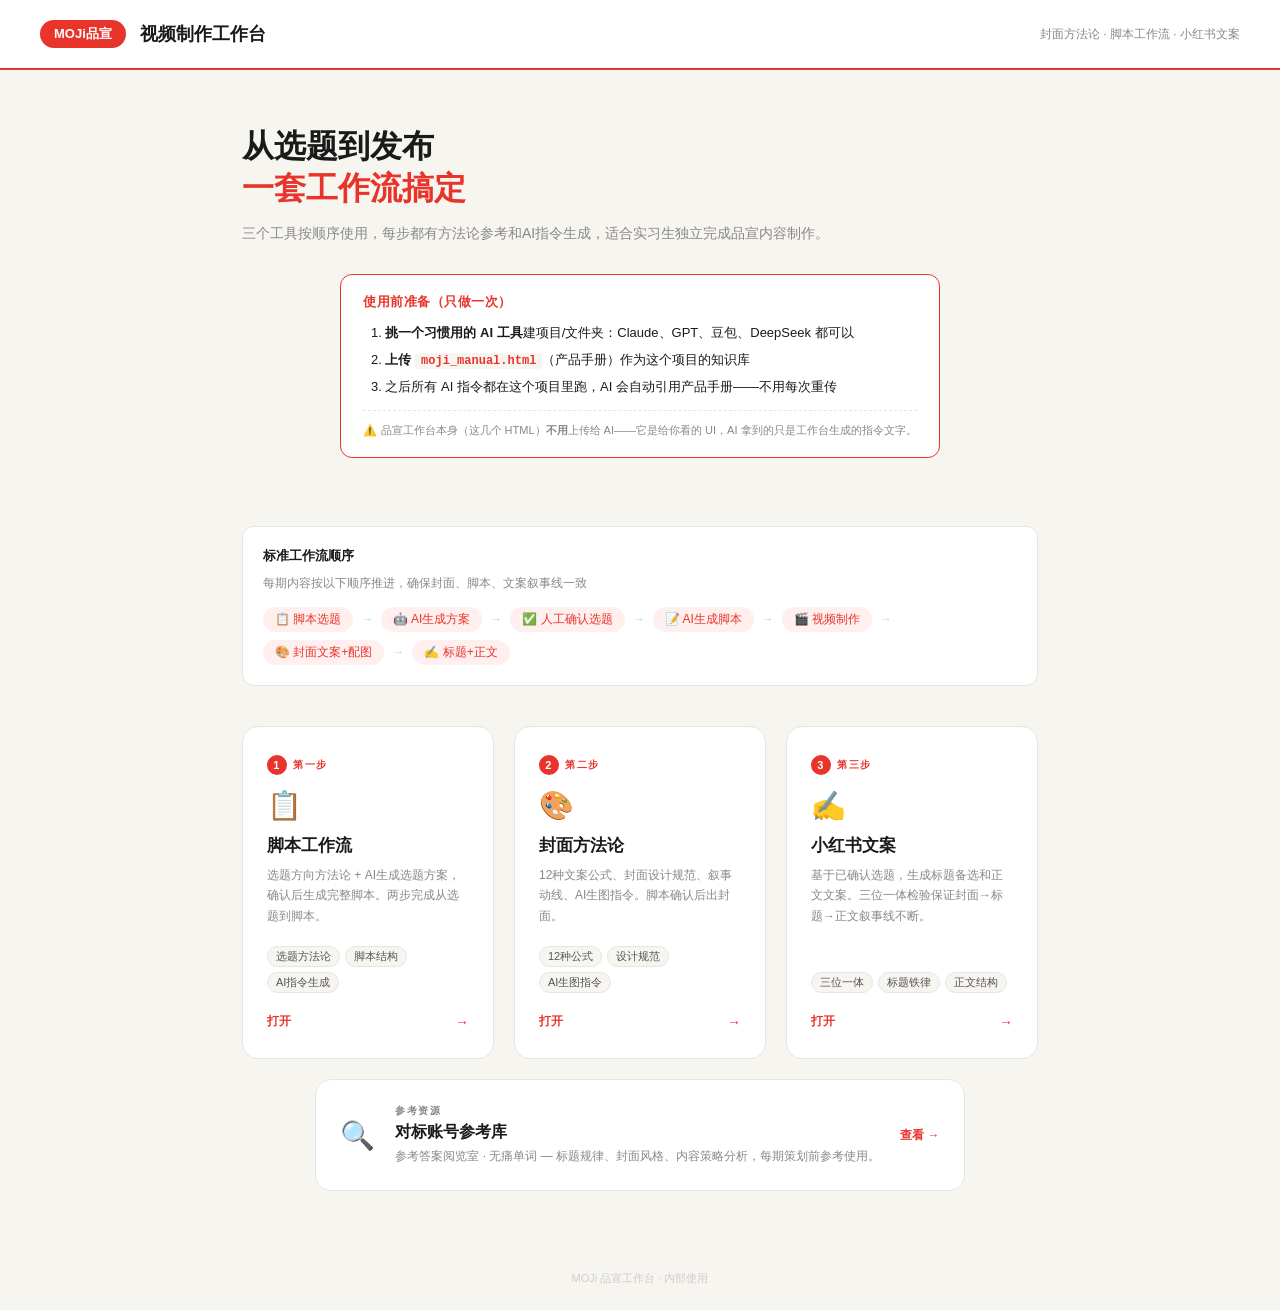
==== index.html @ a6c72c81 "Add files via upload" ====
<!DOCTYPE html>
<html lang="zh">
<head>
<meta charset="UTF-8">
<meta name="viewport" content="width=device-width, initial-scale=1.0">
<title>MOJi 品宣工作台</title>
<style>
:root {
  --red: #E8342A;
  --dark-red: #CC2A20;
  --light-red: #FFF0EF;
  --black: #1A1A1A;
  --gray: #888888;
  --bg: #F7F5F0;
  --white: #FFFFFF;
  --border: #E5E5E2;
}

* { box-sizing: border-box; margin: 0; padding: 0; }
body { font-family: -apple-system, "PingFang SC", "Helvetica Neue", sans-serif; background: var(--bg); color: var(--black); min-height: 100vh; display: flex; flex-direction: column; }

.header { background: var(--white); border-bottom: 2px solid var(--red); padding: 20px 40px; display: flex; align-items: center; gap: 14px; }
.header-logo { background: var(--red); color: white; font-size: 13px; font-weight: 700; padding: 5px 14px; border-radius: 20px; }
.header-title { font-size: 18px; font-weight: 700; }
.header-sub { font-size: 12px; color: var(--gray); margin-left: auto; }

.main { flex: 1; max-width: 860px; margin: 0 auto; padding: 56px 32px; width: 100%; display: flex; flex-direction: column; align-items: center; }
.hero { width: 100%; }
.cards { width: 100%; }
.workflow-hint { width: 100%; }

.hero { text-align: left; margin-bottom: 56px; }
.hero-label { font-size: 11px; font-weight: 700; letter-spacing: 2px; text-transform: uppercase; color: var(--red); margin-bottom: 12px; }
.hero-title { font-size: 32px; font-weight: 800; line-height: 1.3; margin-bottom: 12px; }
.hero-title span { color: var(--red); }
.hero-desc { font-size: 14px; color: var(--gray); line-height: 1.8; }

.flow-row { display: flex; align-items: center; gap: 0; margin-bottom: 48px; }
.flow-step { flex: 1; display: flex; flex-direction: column; align-items: center; gap: 6px; }
.flow-dot { width: 10px; height: 10px; border-radius: 50%; background: var(--red); }
.flow-line { flex: 1; height: 2px; background: var(--border); }
.flow-line.colored { background: var(--red); opacity: 0.3; }
.flow-label { font-size: 11px; color: var(--gray); text-align: center; }

.cards { display: grid; grid-template-columns: repeat(3, 1fr); gap: 20px; }
.cards-ref { display: grid; grid-template-columns: 1fr; gap: 20px; margin-top: 20px; }
.card-ref { background: var(--white); border: 1.5px solid var(--border); border-radius: 16px; padding: 24px; text-decoration: none; color: inherit; display: flex; align-items: center; gap: 20px; transition: all 0.2s; position: relative; overflow: hidden; cursor: pointer; }
.card-ref:hover { border-color: var(--red); transform: translateY(-2px); box-shadow: 0 6px 20px rgba(232,52,42,0.08); }
.card-ref::before { content: ''; position: absolute; top: 0; left: 0; right: 0; height: 3px; background: var(--red); opacity: 0; transition: opacity 0.2s; }
.card-ref:hover::before { opacity: 1; }
.card-ref-icon { font-size: 28px; flex-shrink: 0; }
.card-ref-body { flex: 1; }
.card-ref-label { font-size: 10px; font-weight: 700; letter-spacing: 1.5px; text-transform: uppercase; color: var(--gray); margin-bottom: 4px; }
.card-ref-title { font-size: 16px; font-weight: 700; margin-bottom: 4px; }
.card-ref-desc { font-size: 12px; color: var(--gray); line-height: 1.6; }
.card-ref-link { font-size: 12px; font-weight: 600; color: var(--red); flex-shrink: 0; }

.card { background: var(--white); border: 1.5px solid var(--border); border-radius: 16px; padding: 28px 24px; text-decoration: none; color: inherit; display: flex; flex-direction: column; gap: 0; transition: all 0.2s; position: relative; overflow: hidden; cursor: pointer; }
.card:hover { border-color: var(--red); transform: translateY(-3px); box-shadow: 0 8px 24px rgba(232,52,42,0.1); }
.card::before { content: ''; position: absolute; top: 0; left: 0; right: 0; height: 3px; background: var(--red); opacity: 0; transition: opacity 0.2s; }
.card:hover::before { opacity: 1; }

.card-step { font-size: 10px; font-weight: 700; color: var(--red); letter-spacing: 1.5px; text-transform: uppercase; margin-bottom: 14px; display: flex; align-items: center; gap: 6px; }
.card-step-num { width: 20px; height: 20px; border-radius: 50%; background: var(--red); color: white; font-size: 11px; font-weight: 700; display: flex; align-items: center; justify-content: center; }
.card-icon { font-size: 28px; margin-bottom: 12px; }
.card-title { font-size: 17px; font-weight: 700; margin-bottom: 8px; }
.card-desc { font-size: 12px; color: var(--gray); line-height: 1.7; flex: 1; margin-bottom: 20px; }
.card-tags { display: flex; flex-wrap: wrap; gap: 5px; margin-bottom: 20px; }
.card-tag { font-size: 11px; background: var(--bg); border: 1px solid var(--border); padding: 2px 8px; border-radius: 20px; color: #555; }
.card-link { display: flex; align-items: center; justify-content: space-between; font-size: 12px; font-weight: 600; color: var(--red); margin-top: auto; }
.card-link-arrow { font-size: 14px; transition: transform 0.15s; }
.card:hover .card-link-arrow { transform: translateX(4px); }

.workflow-hint { text-align: center; margin-top: 40px; padding: 20px; background: var(--white); border: 1px solid var(--border); border-radius: 12px; }
.workflow-hint-title { font-size: 13px; font-weight: 600; margin-bottom: 8px; }
.workflow-hint-desc { font-size: 12px; color: var(--gray); line-height: 1.8; }
.workflow-hint-flow { display: flex; align-items: center; justify-content: center; gap: 8px; margin-top: 12px; flex-wrap: wrap; }
.wf-item { font-size: 12px; font-weight: 500; padding: 4px 12px; background: var(--light-red); color: var(--red); border-radius: 20px; }
.wf-arrow { font-size: 12px; color: #ccc; }

.prep-box { background: var(--white); border: 1.5px solid var(--red); border-radius: 12px; padding: 18px 22px; margin-bottom: 28px; }
.prep-title { font-size: 13px; font-weight: 700; color: var(--red); margin-bottom: 10px; letter-spacing: 0.5px; }
.prep-list { font-size: 13px; color: var(--black); line-height: 1.9; padding-left: 22px; margin: 0; }
.prep-list li { margin-bottom: 2px; }
.prep-list code { background: var(--bg); padding: 1px 6px; border-radius: 4px; font-size: 12px; color: var(--red); }
.prep-note { font-size: 11px; color: var(--gray); line-height: 1.7; margin-top: 10px; padding-top: 10px; border-top: 1px dashed var(--border); }

.footer { text-align: center; padding: 24px; font-size: 11px; color: #ccc; }

@media (max-width: 720px) {
  .cards { grid-template-columns: 1fr; }
  .hero-title { font-size: 24px; }
  .main { padding: 36px 20px; }
  .header { padding: 16px 20px; }
  .header-sub { display: none; }
}
</style>
</head>
<body>

<div class="header">
  <span class="header-logo">MOJi品宣</span>
  <span class="header-title">视频制作工作台</span>
  <span class="header-sub">封面方法论 · 脚本工作流 · 小红书文案</span>
</div>

<div class="main">

  <div class="hero" style="margin-bottom:28px">
    <div class="hero-title">从选题到发布<br><span>一套工作流搞定</span></div>
    <div class="hero-desc" style="max-width:100%;margin:0;text-align:left">三个工具按顺序使用，每步都有方法论参考和AI指令生成，适合实习生独立完成品宣内容制作。</div>
  </div>

  <div class="prep-box">
    <div class="prep-title">使用前准备（只做一次）</div>
    <ol class="prep-list">
      <li><strong>挑一个习惯用的 AI 工具</strong>建项目/文件夹：Claude、GPT、豆包、DeepSeek 都可以</li>
      <li><strong>上传 <code>moji_manual.html</code></strong>（产品手册）作为这个项目的知识库</li>
      <li>之后所有 AI 指令都在这个项目里跑，AI 会自动引用产品手册——不用每次重传</li>
    </ol>
    <div class="prep-note">⚠️ 品宣工作台本身（这几个 HTML）<strong>不用</strong>上传给 AI——它是给你看的 UI，AI 拿到的只是工作台生成的指令文字。</div>
  </div>

  <div class="workflow-hint" style="margin-bottom:40px;text-align:left">
    <div class="workflow-hint-title">标准工作流顺序</div>
    <div class="workflow-hint-desc">每期内容按以下顺序推进，确保封面、脚本、文案叙事线一致</div>
    <div class="workflow-hint-flow" style="justify-content:flex-start">
      <span class="wf-item">📋 脚本选题</span>
      <span class="wf-arrow">→</span>
      <span class="wf-item">🤖 AI生成方案</span>
      <span class="wf-arrow">→</span>
      <span class="wf-item">✅ 人工确认选题</span>
      <span class="wf-arrow">→</span>
      <span class="wf-item">📝 AI生成脚本</span>
      <span class="wf-arrow">→</span>
      <span class="wf-item">🎬 视频制作</span>
      <span class="wf-arrow">→</span>
      <span class="wf-item">🎨 封面文案+配图</span>
      <span class="wf-arrow">→</span>
      <span class="wf-item">✍️ 标题+正文</span>
    </div>
  </div>

  <div class="cards">

    <a class="card" href="moji_script.html">
      <div class="card-step"><span class="card-step-num">1</span>第一步</div>
      <div class="card-icon">📋</div>
      <div class="card-title">脚本工作流</div>
      <div class="card-desc">选题方向方法论 + AI生成选题方案，确认后生成完整脚本。两步完成从选题到脚本。</div>
      <div class="card-tags">
        <span class="card-tag">选题方法论</span>
        <span class="card-tag">脚本结构</span>
        <span class="card-tag">AI指令生成</span>
      </div>
      <div class="card-link">打开 <span class="card-link-arrow">→</span></div>
    </a>

    <a class="card" href="moji_cover.html">
      <div class="card-step"><span class="card-step-num">2</span>第二步</div>
      <div class="card-icon">🎨</div>
      <div class="card-title">封面方法论</div>
      <div class="card-desc">12种文案公式、封面设计规范、叙事动线、AI生图指令。脚本确认后出封面。</div>
      <div class="card-tags">
        <span class="card-tag">12种公式</span>
        <span class="card-tag">设计规范</span>
        <span class="card-tag">AI生图指令</span>
      </div>
      <div class="card-link">打开 <span class="card-link-arrow">→</span></div>
    </a>

    <a class="card" href="moji_copywriting.html">
      <div class="card-step"><span class="card-step-num">3</span>第三步</div>
      <div class="card-icon">✍️</div>
      <div class="card-title">小红书文案</div>
      <div class="card-desc">基于已确认选题，生成标题备选和正文文案。三位一体检验保证封面→标题→正文叙事线不断。</div>
      <div class="card-tags">
        <span class="card-tag">三位一体</span>
        <span class="card-tag">标题铁律</span>
        <span class="card-tag">正文结构</span>
      </div>
      <div class="card-link">打开 <span class="card-link-arrow">→</span></div>
    </a>

  </div>

  <div class="cards-ref">
    <a class="card-ref" href="moji_benchmark.html">
      <div class="card-ref-icon">🔍</div>
      <div class="card-ref-body">
        <div class="card-ref-label">参考资源</div>
        <div class="card-ref-title">对标账号参考库</div>
        <div class="card-ref-desc">参考答案阅览室 · 无痛单词 — 标题规律、封面风格、内容策略分析，每期策划前参考使用。</div>
      </div>
      <div class="card-ref-link">查看 →</div>
    </a>
  </div>

</div>

<div class="footer">MOJi 品宣工作台 · 内部使用</div>

</body>
</html>
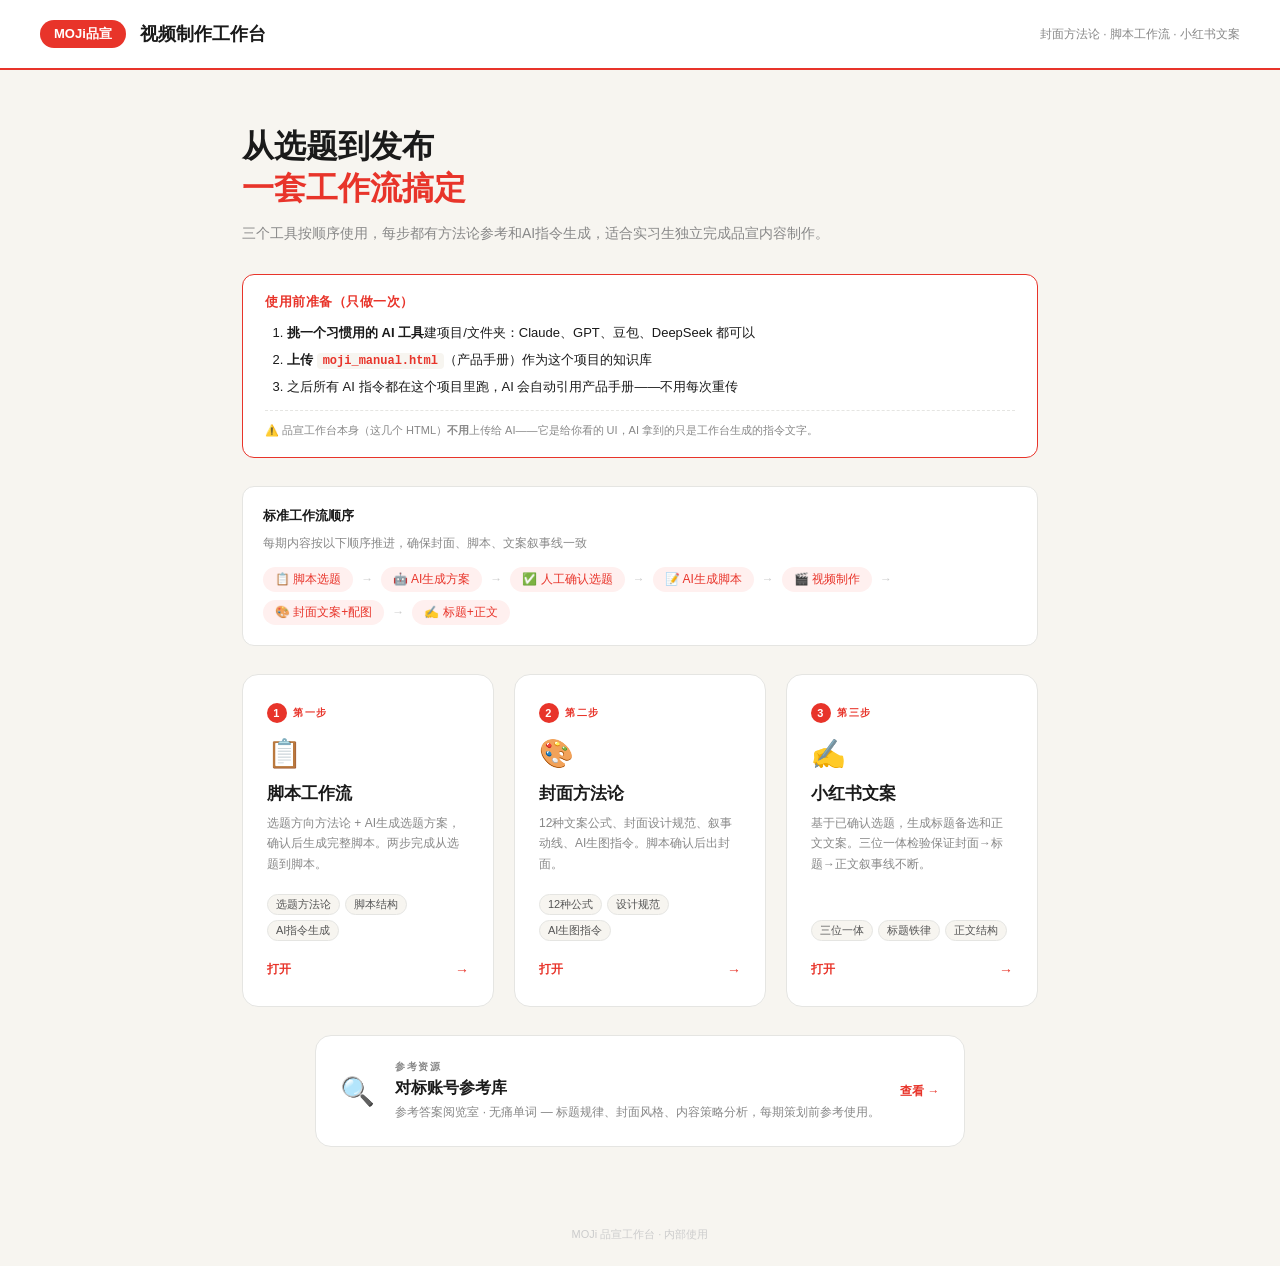
==== commit e9f45e84: "Update index.html" ====
--- a/index.html
+++ b/index.html
@@ -43,7 +43,7 @@
 .flow-label { font-size: 11px; color: var(--gray); text-align: center; }
 
 .cards { display: grid; grid-template-columns: repeat(3, 1fr); gap: 20px; }
-.cards-ref { display: grid; grid-template-columns: 1fr; gap: 20px; margin-top: 20px; }
+.cards-ref { display: grid; grid-template-columns: 1fr; gap: 20px; margin-top: 28px; }
 .card-ref { background: var(--white); border: 1.5px solid var(--border); border-radius: 16px; padding: 24px; text-decoration: none; color: inherit; display: flex; align-items: center; gap: 20px; transition: all 0.2s; position: relative; overflow: hidden; cursor: pointer; }
 .card-ref:hover { border-color: var(--red); transform: translateY(-2px); box-shadow: 0 6px 20px rgba(232,52,42,0.08); }
 .card-ref::before { content: ''; position: absolute; top: 0; left: 0; right: 0; height: 3px; background: var(--red); opacity: 0; transition: opacity 0.2s; }
@@ -71,14 +71,14 @@
 .card-link-arrow { font-size: 14px; transition: transform 0.15s; }
 .card:hover .card-link-arrow { transform: translateX(4px); }
 
-.workflow-hint { text-align: center; margin-top: 40px; padding: 20px; background: var(--white); border: 1px solid var(--border); border-radius: 12px; }
+.workflow-hint { text-align: center; padding: 20px; background: var(--white); border: 1px solid var(--border); border-radius: 12px; }
 .workflow-hint-title { font-size: 13px; font-weight: 600; margin-bottom: 8px; }
 .workflow-hint-desc { font-size: 12px; color: var(--gray); line-height: 1.8; }
 .workflow-hint-flow { display: flex; align-items: center; justify-content: center; gap: 8px; margin-top: 12px; flex-wrap: wrap; }
 .wf-item { font-size: 12px; font-weight: 500; padding: 4px 12px; background: var(--light-red); color: var(--red); border-radius: 20px; }
 .wf-arrow { font-size: 12px; color: #ccc; }
 
-.prep-box { background: var(--white); border: 1.5px solid var(--red); border-radius: 12px; padding: 18px 22px; margin-bottom: 28px; }
+.prep-box { width: 100%; background: var(--white); border: 1.5px solid var(--red); border-radius: 12px; padding: 18px 22px; margin-bottom: 28px; }
 .prep-title { font-size: 13px; font-weight: 700; color: var(--red); margin-bottom: 10px; letter-spacing: 0.5px; }
 .prep-list { font-size: 13px; color: var(--black); line-height: 1.9; padding-left: 22px; margin: 0; }
 .prep-list li { margin-bottom: 2px; }
@@ -121,7 +121,7 @@
     <div class="prep-note">⚠️ 品宣工作台本身（这几个 HTML）<strong>不用</strong>上传给 AI——它是给你看的 UI，AI 拿到的只是工作台生成的指令文字。</div>
   </div>
 
-  <div class="workflow-hint" style="margin-bottom:40px;text-align:left">
+  <div class="workflow-hint" style="margin-bottom:28px;text-align:left">
     <div class="workflow-hint-title">标准工作流顺序</div>
     <div class="workflow-hint-desc">每期内容按以下顺序推进，确保封面、脚本、文案叙事线一致</div>
     <div class="workflow-hint-flow" style="justify-content:flex-start">
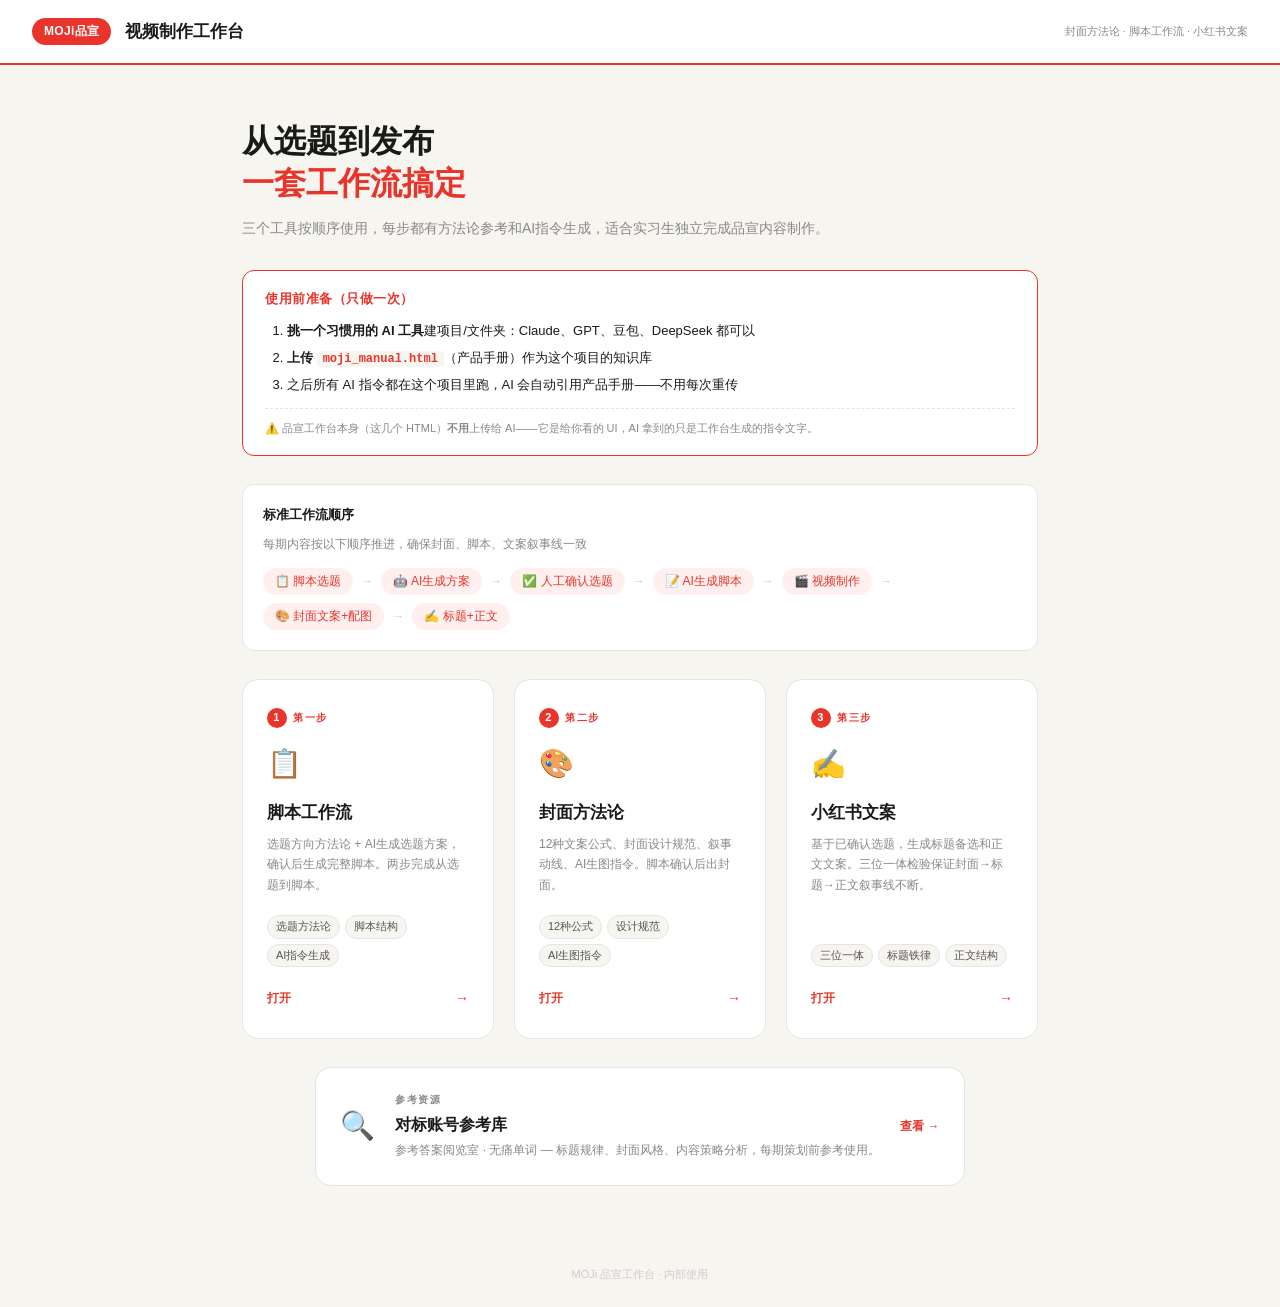
==== commit 4c310091: "Add files via upload" ====
--- a/index.html
+++ b/index.html
@@ -4,25 +4,10 @@
 <meta charset="UTF-8">
 <meta name="viewport" content="width=device-width, initial-scale=1.0">
 <title>MOJi 品宣工作台</title>
+<link rel="stylesheet" href="shared.css">
 <style>
-:root {
-  --red: #E8342A;
-  --dark-red: #CC2A20;
-  --light-red: #FFF0EF;
-  --black: #1A1A1A;
-  --gray: #888888;
-  --bg: #F7F5F0;
-  --white: #FFFFFF;
-  --border: #E5E5E2;
-}
-
-* { box-sizing: border-box; margin: 0; padding: 0; }
-body { font-family: -apple-system, "PingFang SC", "Helvetica Neue", sans-serif; background: var(--bg); color: var(--black); min-height: 100vh; display: flex; flex-direction: column; }
-
-.header { background: var(--white); border-bottom: 2px solid var(--red); padding: 20px 40px; display: flex; align-items: center; gap: 14px; }
-.header-logo { background: var(--red); color: white; font-size: 13px; font-weight: 700; padding: 5px 14px; border-radius: 20px; }
-.header-title { font-size: 18px; font-weight: 700; }
-.header-sub { font-size: 12px; color: var(--gray); margin-left: auto; }
+/* index 页面专属：保留 body 弹性布局 + 首页特定样式 */
+body { min-height: 100vh; display: flex; flex-direction: column; }
 
 .main { flex: 1; max-width: 860px; margin: 0 auto; padding: 56px 32px; width: 100%; display: flex; flex-direction: column; align-items: center; }
 .hero { width: 100%; }
@@ -91,8 +76,6 @@
   .cards { grid-template-columns: 1fr; }
   .hero-title { font-size: 24px; }
   .main { padding: 36px 20px; }
-  .header { padding: 16px 20px; }
-  .header-sub { display: none; }
 }
 </style>
 </head>
--- a/shared.css
+++ b/shared.css
@@ -0,0 +1,86 @@
+/* ============================================
+   MOJi 品宣工作台 · 公共样式
+   Brand toolkit shared styles
+   ============================================ */
+
+/* ── 颜色变量 ── */
+:root {
+  --red: #E8342A;
+  --dark-red: #CC2A20;
+  --light-red: #FFF0EF;
+  --black: #1A1A1A;
+  --gray: #888888;
+  --light-gray: #F0F0EE;
+  --bg: #F7F5F0;
+  --white: #FFFFFF;
+  --border: #E5E5E2;
+  --blue: #185FA5;
+  --step-line: #E5E5E2;
+}
+
+/* ── Reset ── */
+* { box-sizing: border-box; margin: 0; padding: 0; }
+
+body {
+  font-family: -apple-system, "PingFang SC", "Helvetica Neue", sans-serif;
+  background: var(--bg);
+  color: var(--black);
+  line-height: 1.6;
+}
+
+/* ── Header (5 个页面统一) ── */
+.header {
+  background: var(--white);
+  border-bottom: 2px solid var(--red);
+  padding: 18px 32px;
+  display: flex;
+  align-items: center;
+  gap: 14px;
+  position: sticky;
+  top: 0;
+  z-index: 100;
+}
+.header-logo {
+  background: var(--red);
+  color: white;
+  font-size: 12px;
+  font-weight: 700;
+  padding: 4px 12px;
+  border-radius: 20px;
+  letter-spacing: 0.3px;
+  flex-shrink: 0;
+}
+.header-title { font-size: 17px; font-weight: 700; }
+.header-sub {
+  font-size: 11px;
+  color: var(--gray);
+  margin-left: auto;
+  white-space: nowrap;
+}
+
+/* ── 返回按钮 ── */
+.back-btn {
+  display: inline-flex;
+  align-items: center;
+  gap: 6px;
+  font-size: 13px;
+  font-weight: 600;
+  color: var(--black);
+  text-decoration: none;
+  padding: 6px 14px;
+  border: 1.5px solid var(--border);
+  border-radius: 20px;
+  background: var(--bg);
+  transition: all 0.15s;
+}
+.back-btn:hover {
+  border-color: var(--red);
+  color: var(--red);
+  background: var(--light-red);
+}
+
+/* ── 移动端 header 适配 ── */
+@media (max-width: 720px) {
+  .header { padding: 16px 20px; }
+  .header-sub { display: none; }
+}
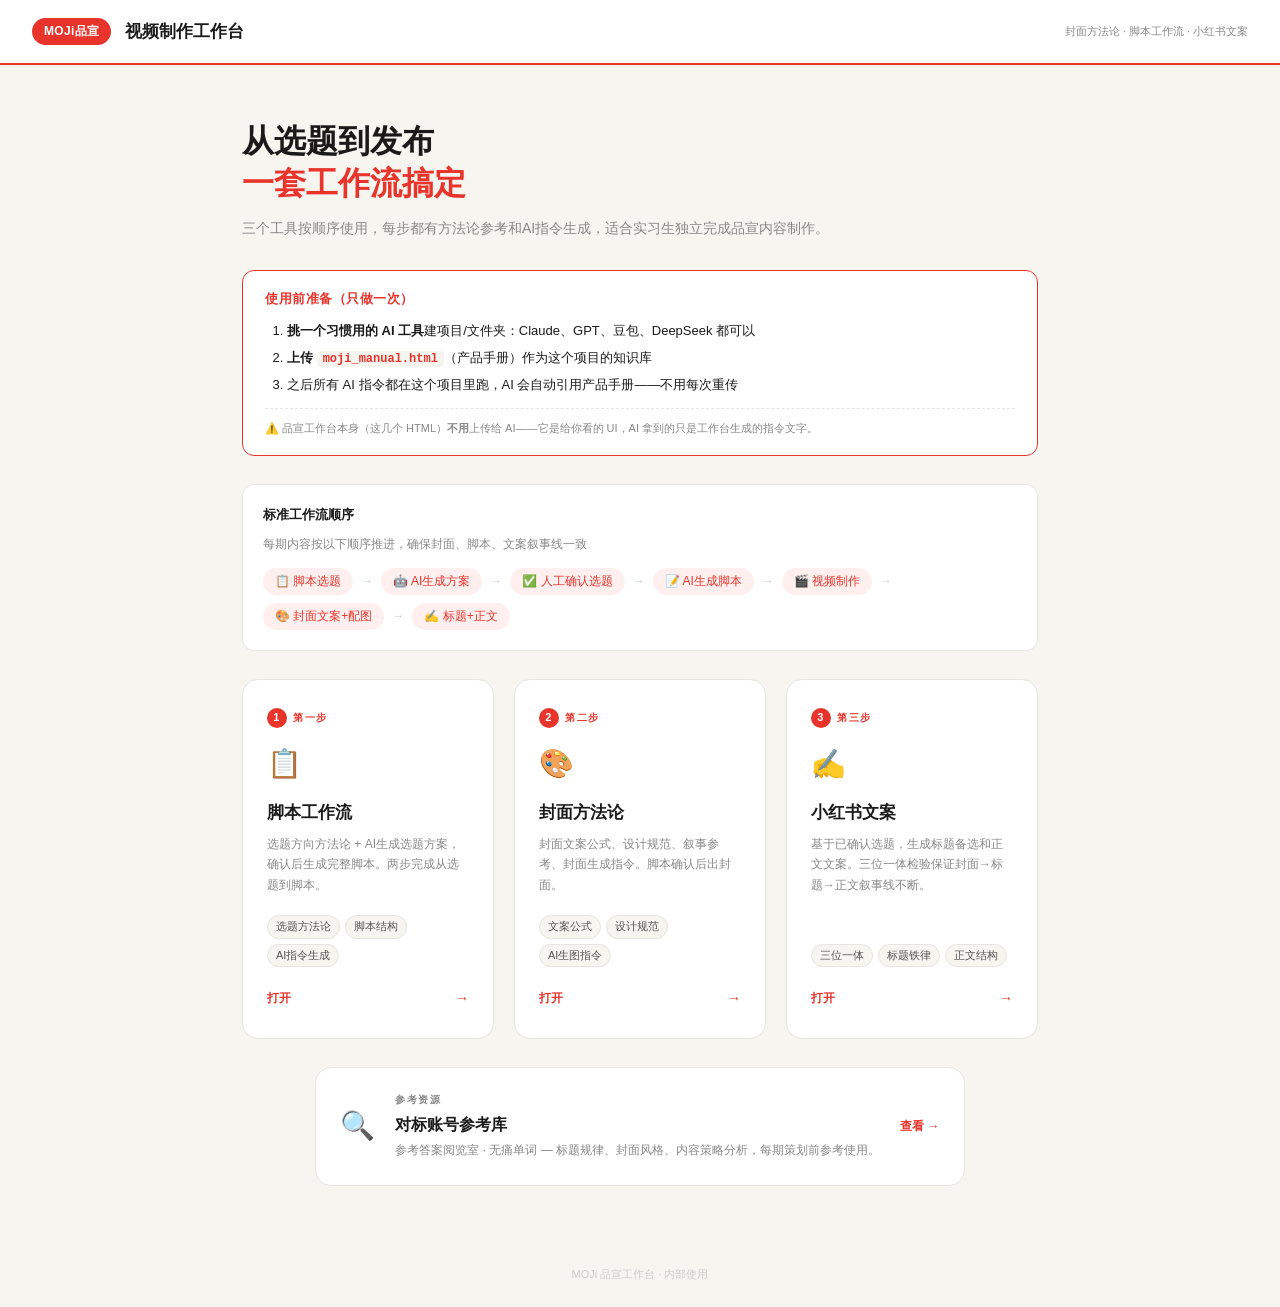
==== commit 168f5113: "Add files via upload" ====
--- a/index.html
+++ b/index.html
@@ -143,9 +143,9 @@
       <div class="card-step"><span class="card-step-num">2</span>第二步</div>
       <div class="card-icon">🎨</div>
       <div class="card-title">封面方法论</div>
-      <div class="card-desc">12种文案公式、封面设计规范、叙事动线、AI生图指令。脚本确认后出封面。</div>
+      <div class="card-desc">封面文案公式、设计规范、叙事参考、封面生成指令。脚本确认后出封面。</div>
       <div class="card-tags">
-        <span class="card-tag">12种公式</span>
+        <span class="card-tag">文案公式</span>
         <span class="card-tag">设计规范</span>
         <span class="card-tag">AI生图指令</span>
       </div>
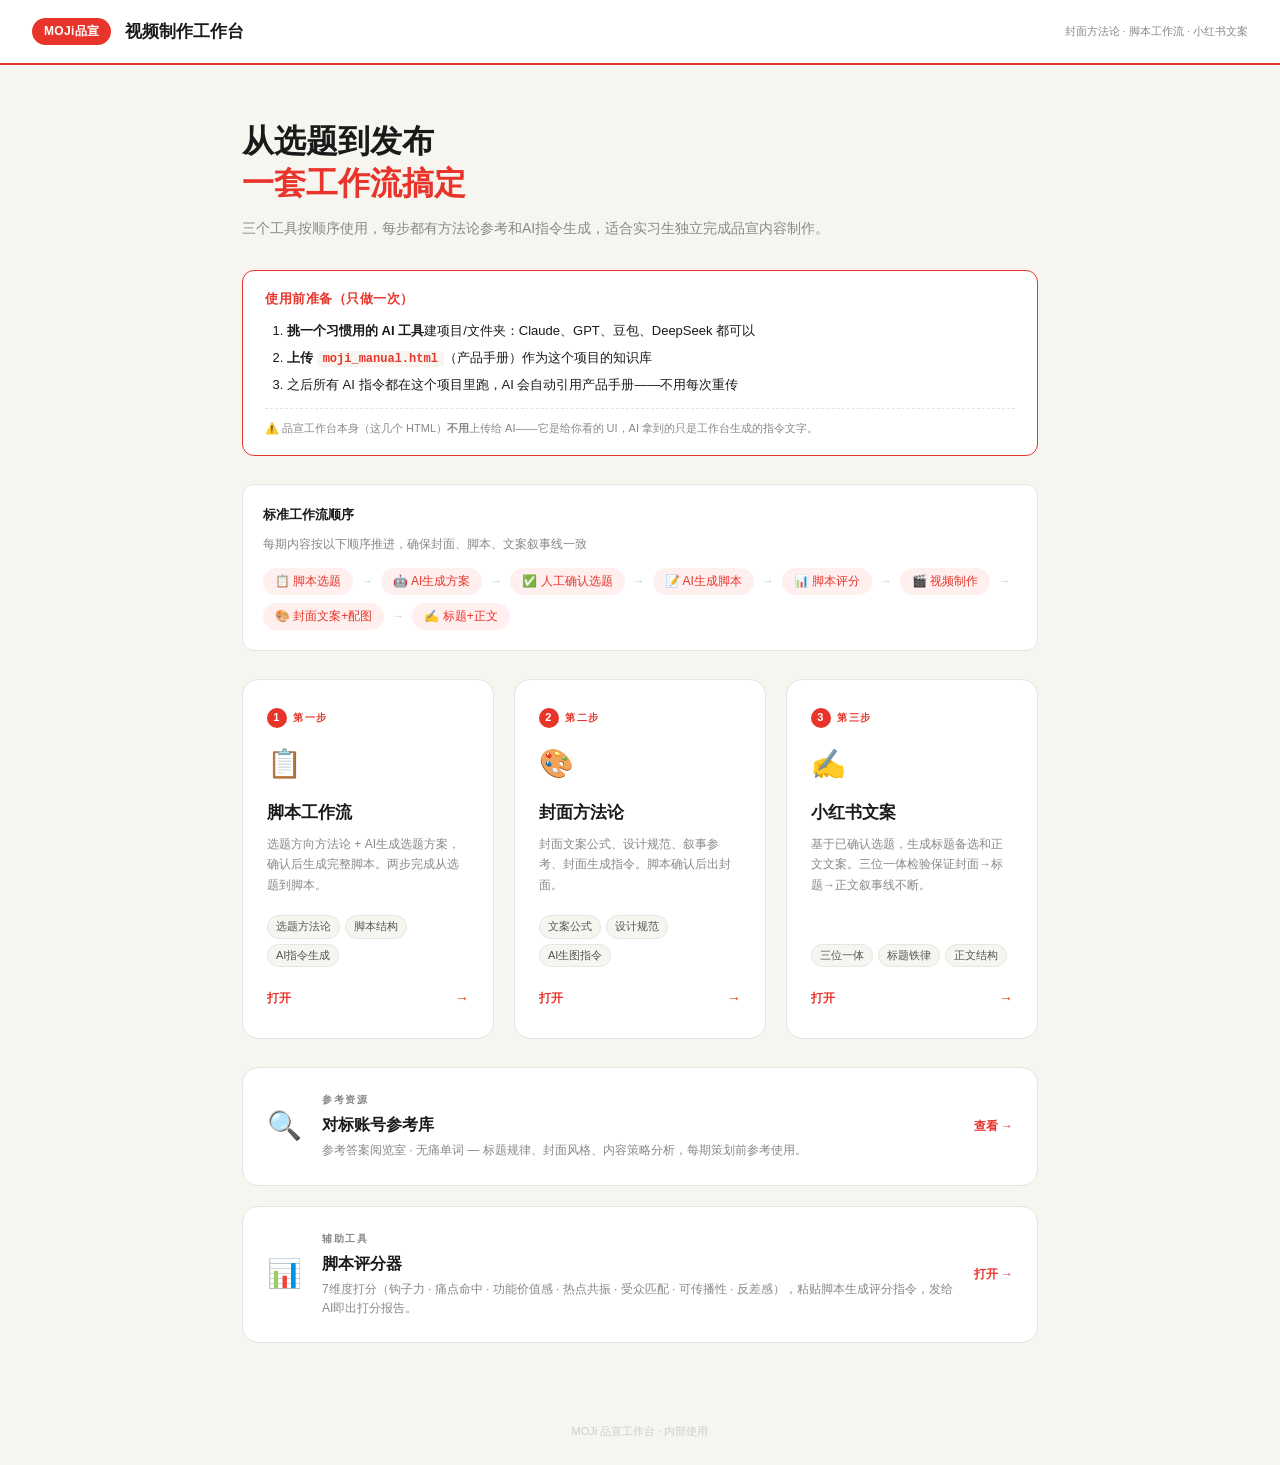
==== commit 12bfa2ac: "Add files via upload" ====
--- a/index.html
+++ b/index.html
@@ -116,6 +116,8 @@
       <span class="wf-arrow">→</span>
       <span class="wf-item">📝 AI生成脚本</span>
       <span class="wf-arrow">→</span>
+      <span class="wf-item">📊 脚本评分</span>
+      <span class="wf-arrow">→</span>
       <span class="wf-item">🎬 视频制作</span>
       <span class="wf-arrow">→</span>
       <span class="wf-item">🎨 封面文案+配图</span>
@@ -177,6 +179,15 @@
       </div>
       <div class="card-ref-link">查看 →</div>
     </a>
+    <a class="card-ref" href="moji_score.html">
+      <div class="card-ref-icon">📊</div>
+      <div class="card-ref-body">
+        <div class="card-ref-label">辅助工具</div>
+        <div class="card-ref-title">脚本评分器</div>
+        <div class="card-ref-desc">7维度打分（钩子力 · 痛点命中 · 功能价值感 · 热点共振 · 受众匹配 · 可传播性 · 反差感），粘贴脚本生成评分指令，发给AI即出打分报告。</div>
+      </div>
+      <div class="card-ref-link">打开 →</div>
+    </a>
   </div>
 
 </div>
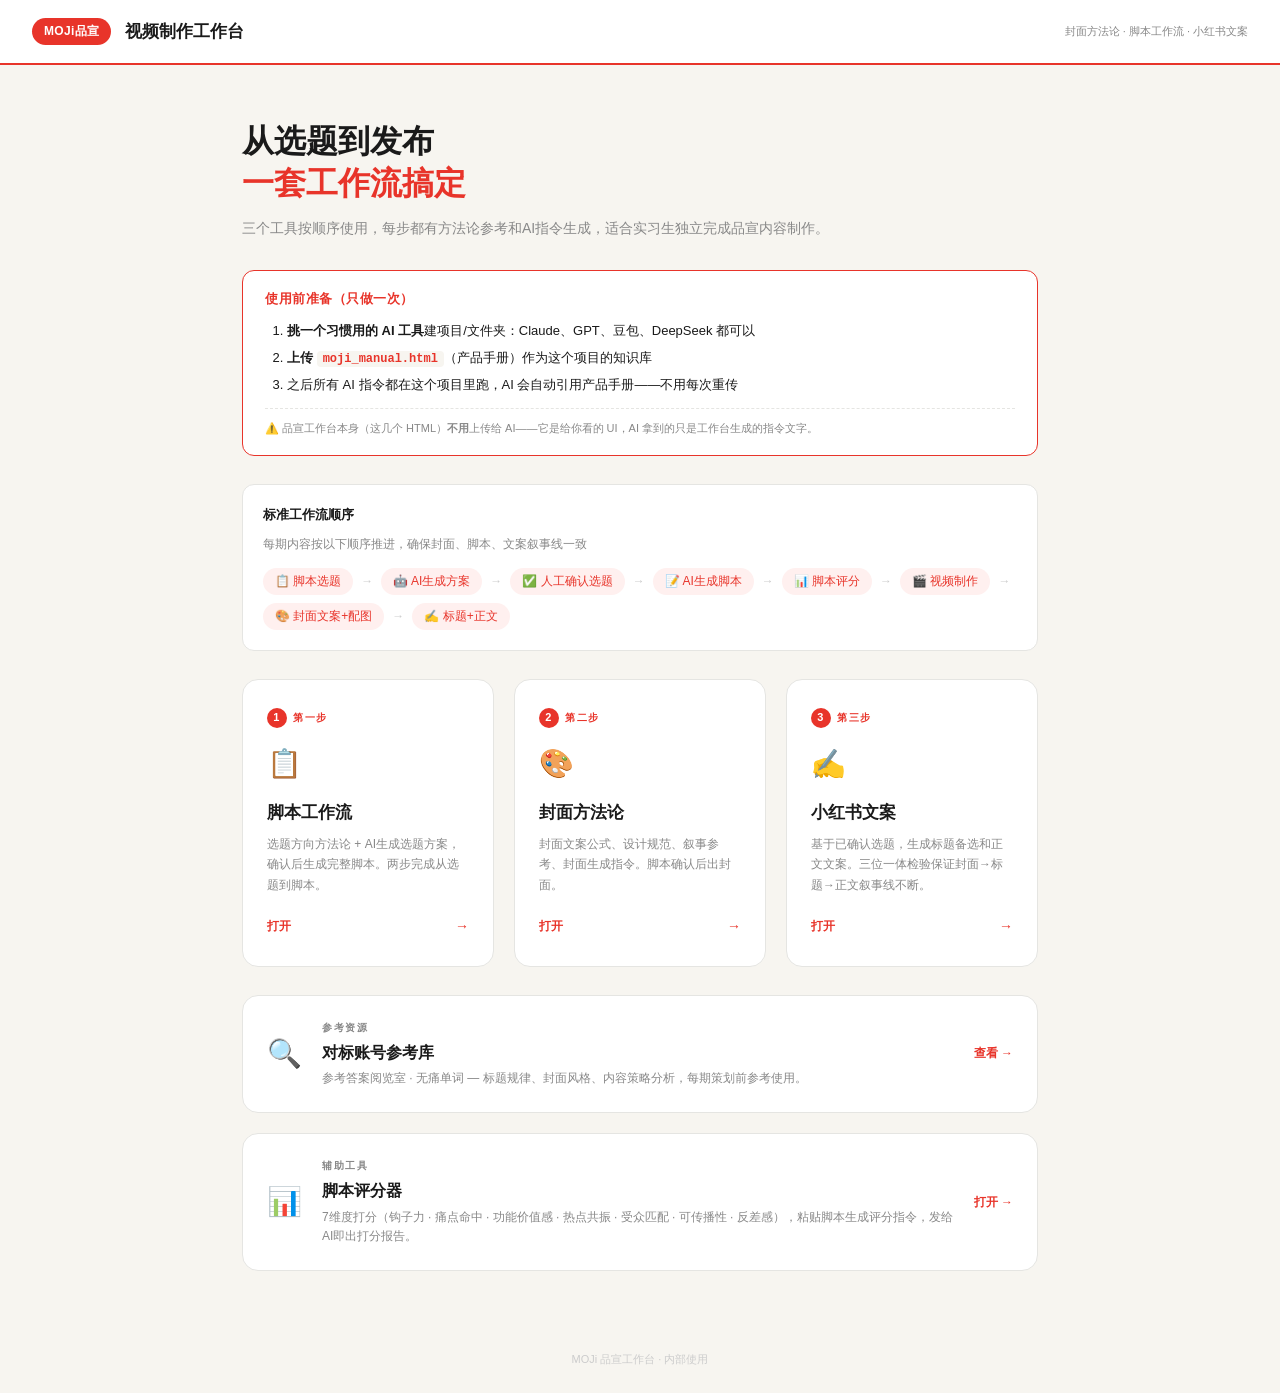
==== commit b02bce68: "Add files via upload" ====
--- a/index.html
+++ b/index.html
@@ -133,11 +133,6 @@
       <div class="card-icon">📋</div>
       <div class="card-title">脚本工作流</div>
       <div class="card-desc">选题方向方法论 + AI生成选题方案，确认后生成完整脚本。两步完成从选题到脚本。</div>
-      <div class="card-tags">
-        <span class="card-tag">选题方法论</span>
-        <span class="card-tag">脚本结构</span>
-        <span class="card-tag">AI指令生成</span>
-      </div>
       <div class="card-link">打开 <span class="card-link-arrow">→</span></div>
     </a>
 
@@ -146,11 +141,6 @@
       <div class="card-icon">🎨</div>
       <div class="card-title">封面方法论</div>
       <div class="card-desc">封面文案公式、设计规范、叙事参考、封面生成指令。脚本确认后出封面。</div>
-      <div class="card-tags">
-        <span class="card-tag">文案公式</span>
-        <span class="card-tag">设计规范</span>
-        <span class="card-tag">AI生图指令</span>
-      </div>
       <div class="card-link">打开 <span class="card-link-arrow">→</span></div>
     </a>
 
@@ -159,11 +149,6 @@
       <div class="card-icon">✍️</div>
       <div class="card-title">小红书文案</div>
       <div class="card-desc">基于已确认选题，生成标题备选和正文文案。三位一体检验保证封面→标题→正文叙事线不断。</div>
-      <div class="card-tags">
-        <span class="card-tag">三位一体</span>
-        <span class="card-tag">标题铁律</span>
-        <span class="card-tag">正文结构</span>
-      </div>
       <div class="card-link">打开 <span class="card-link-arrow">→</span></div>
     </a>
 
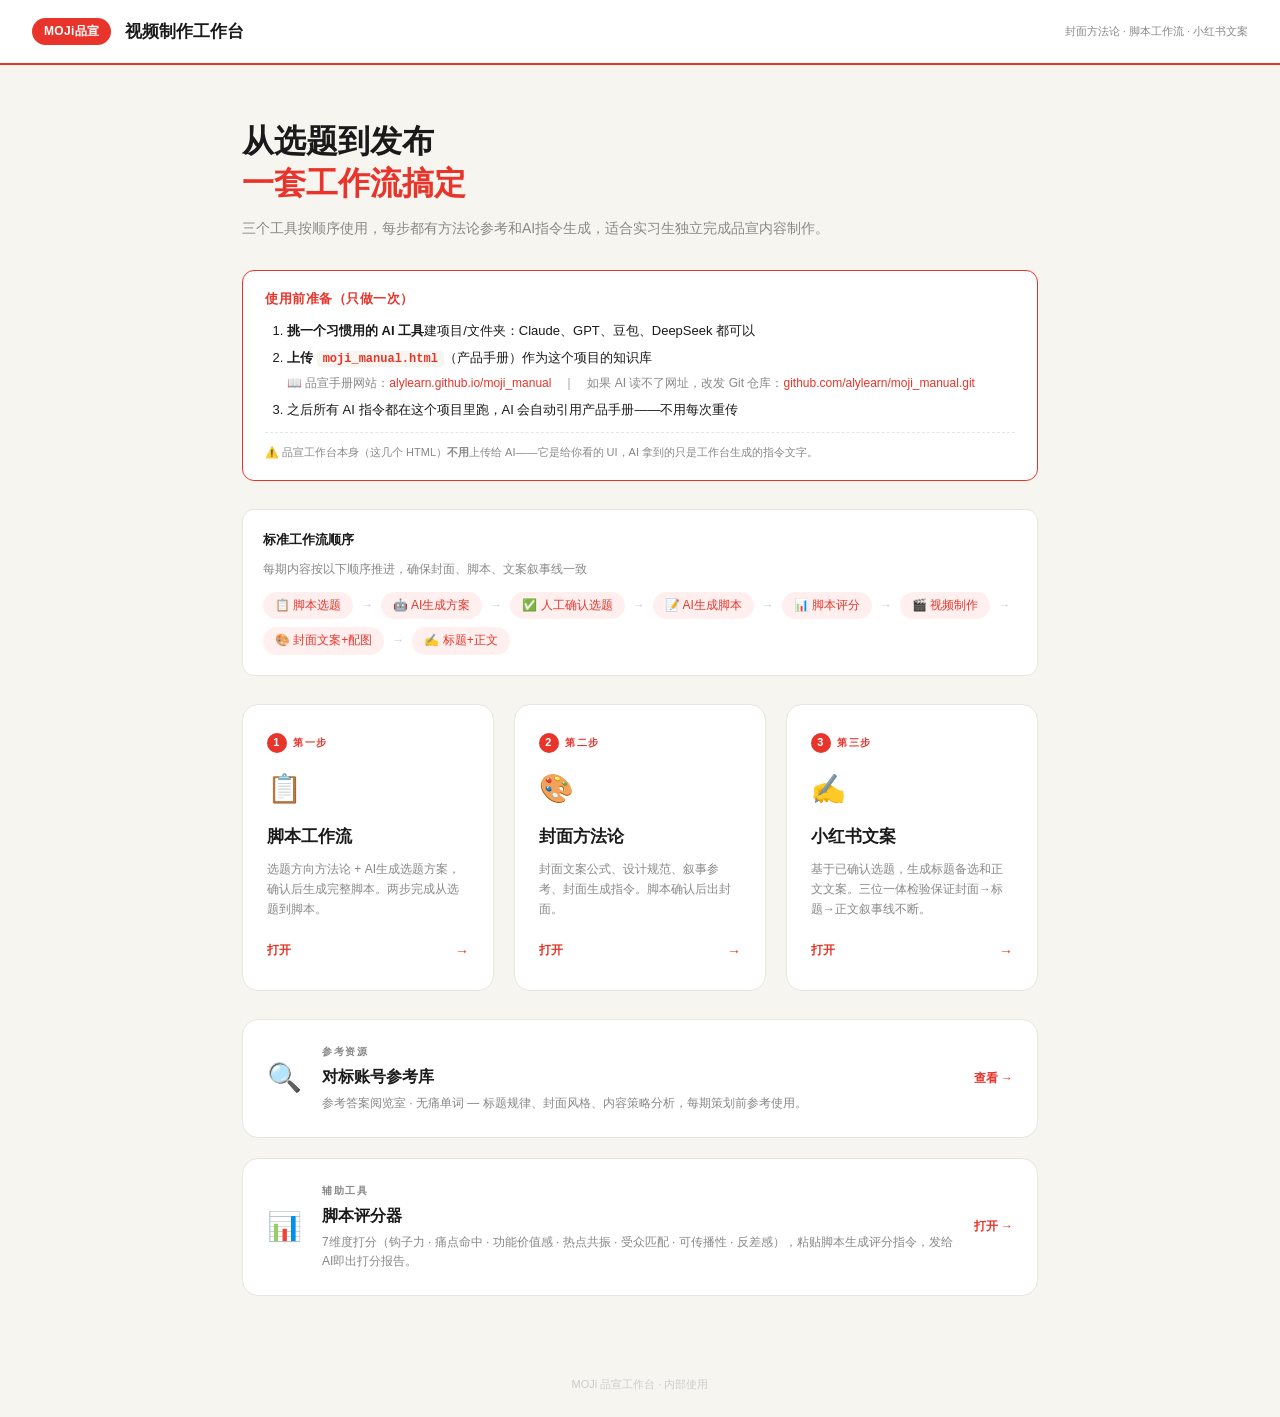
==== commit b5e8440e: "Add files via upload" ====
--- a/index.html
+++ b/index.html
@@ -98,7 +98,9 @@
     <div class="prep-title">使用前准备（只做一次）</div>
     <ol class="prep-list">
       <li><strong>挑一个习惯用的 AI 工具</strong>建项目/文件夹：Claude、GPT、豆包、DeepSeek 都可以</li>
-      <li><strong>上传 <code>moji_manual.html</code></strong>（产品手册）作为这个项目的知识库</li>
+      <li><strong>上传 <code>moji_manual.html</code></strong>（产品手册）作为这个项目的知识库<br>
+        <span style="font-size:12px;color:#888;line-height:1.8">📖 品宣手册网站：<a href="https://alylearn.github.io/moji_manual/" target="_blank" style="color:var(--red);text-decoration:none">alylearn.github.io/moji_manual</a>　｜　如果 AI 读不了网址，改发 Git 仓库：<a href="https://github.com/alylearn/moji_manual.git" target="_blank" style="color:var(--red);text-decoration:none">github.com/alylearn/moji_manual.git</a></span>
+      </li>
       <li>之后所有 AI 指令都在这个项目里跑，AI 会自动引用产品手册——不用每次重传</li>
     </ol>
     <div class="prep-note">⚠️ 品宣工作台本身（这几个 HTML）<strong>不用</strong>上传给 AI——它是给你看的 UI，AI 拿到的只是工作台生成的指令文字。</div>
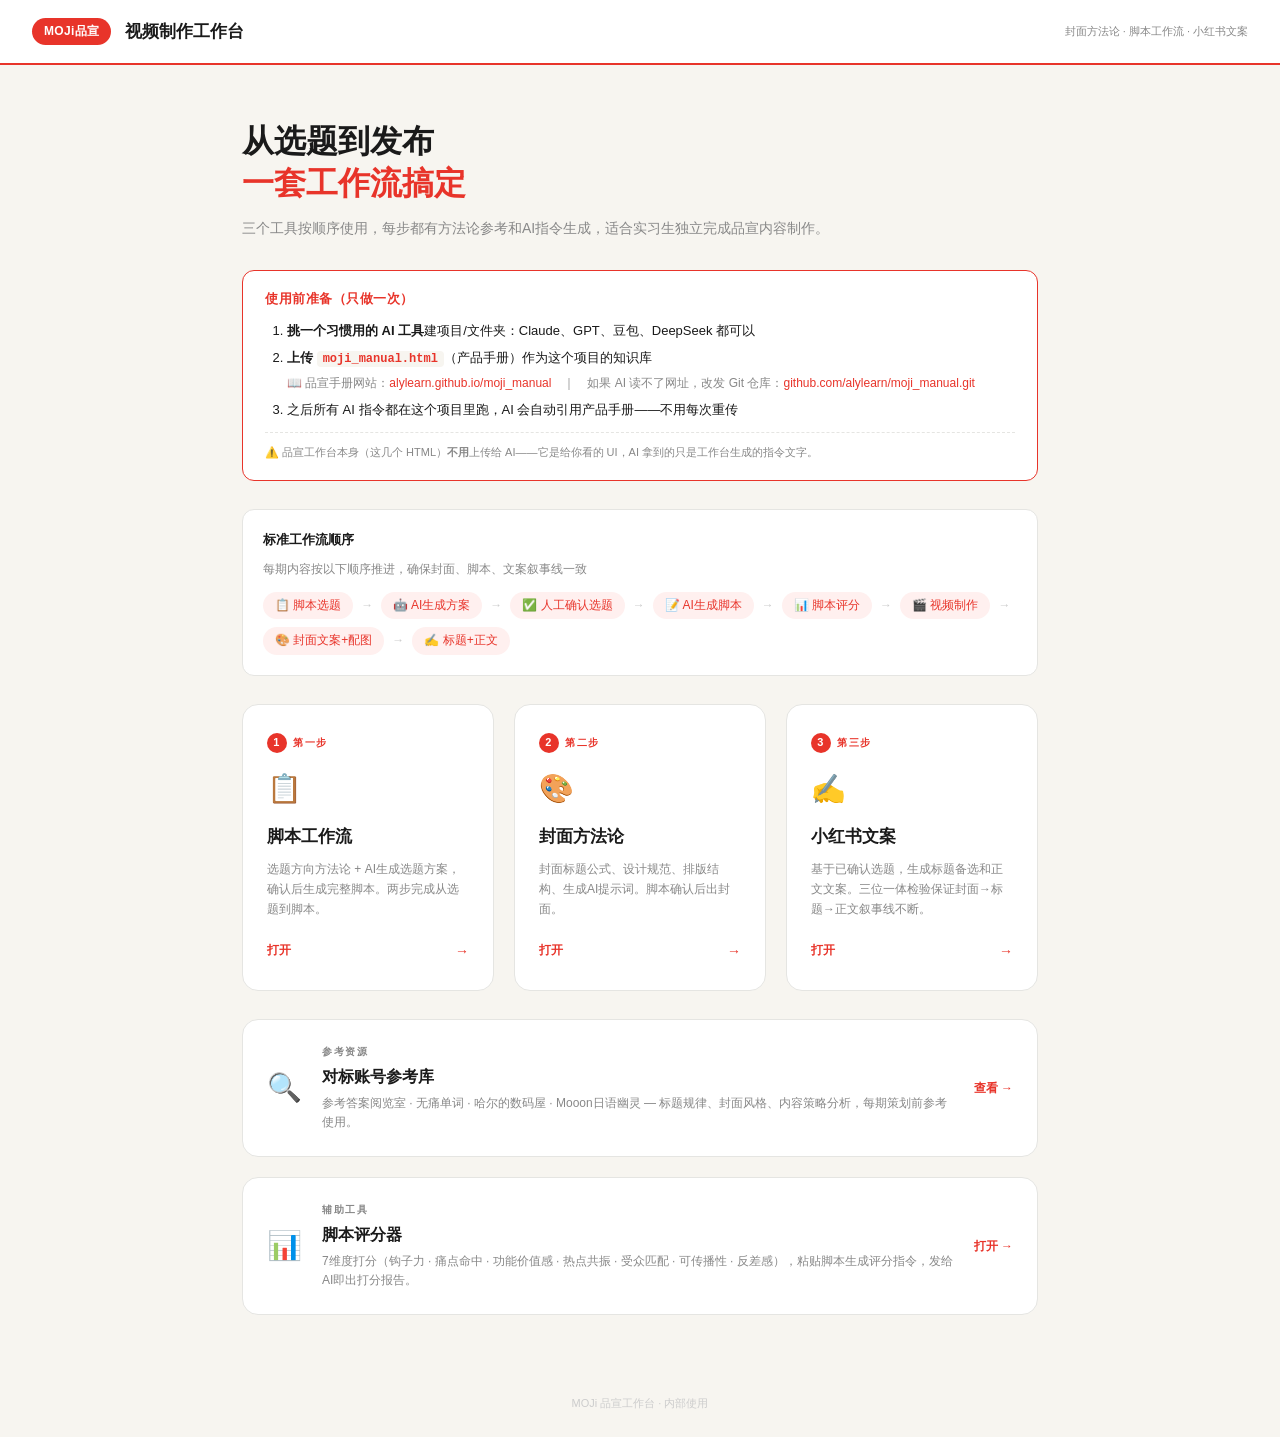
==== commit b0977cef: "Add files via upload" ====
--- a/index.html
+++ b/index.html
@@ -142,7 +142,7 @@
       <div class="card-step"><span class="card-step-num">2</span>第二步</div>
       <div class="card-icon">🎨</div>
       <div class="card-title">封面方法论</div>
-      <div class="card-desc">封面文案公式、设计规范、叙事参考、封面生成指令。脚本确认后出封面。</div>
+      <div class="card-desc">封面标题公式、设计规范、排版结构、生成AI提示词。脚本确认后出封面。</div>
       <div class="card-link">打开 <span class="card-link-arrow">→</span></div>
     </a>
 
@@ -162,7 +162,7 @@
       <div class="card-ref-body">
         <div class="card-ref-label">参考资源</div>
         <div class="card-ref-title">对标账号参考库</div>
-        <div class="card-ref-desc">参考答案阅览室 · 无痛单词 — 标题规律、封面风格、内容策略分析，每期策划前参考使用。</div>
+        <div class="card-ref-desc">参考答案阅览室 · 无痛单词 · 哈尔的数码屋 · Mooon日语幽灵 — 标题规律、封面风格、内容策略分析，每期策划前参考使用。</div>
       </div>
       <div class="card-ref-link">查看 →</div>
     </a>
